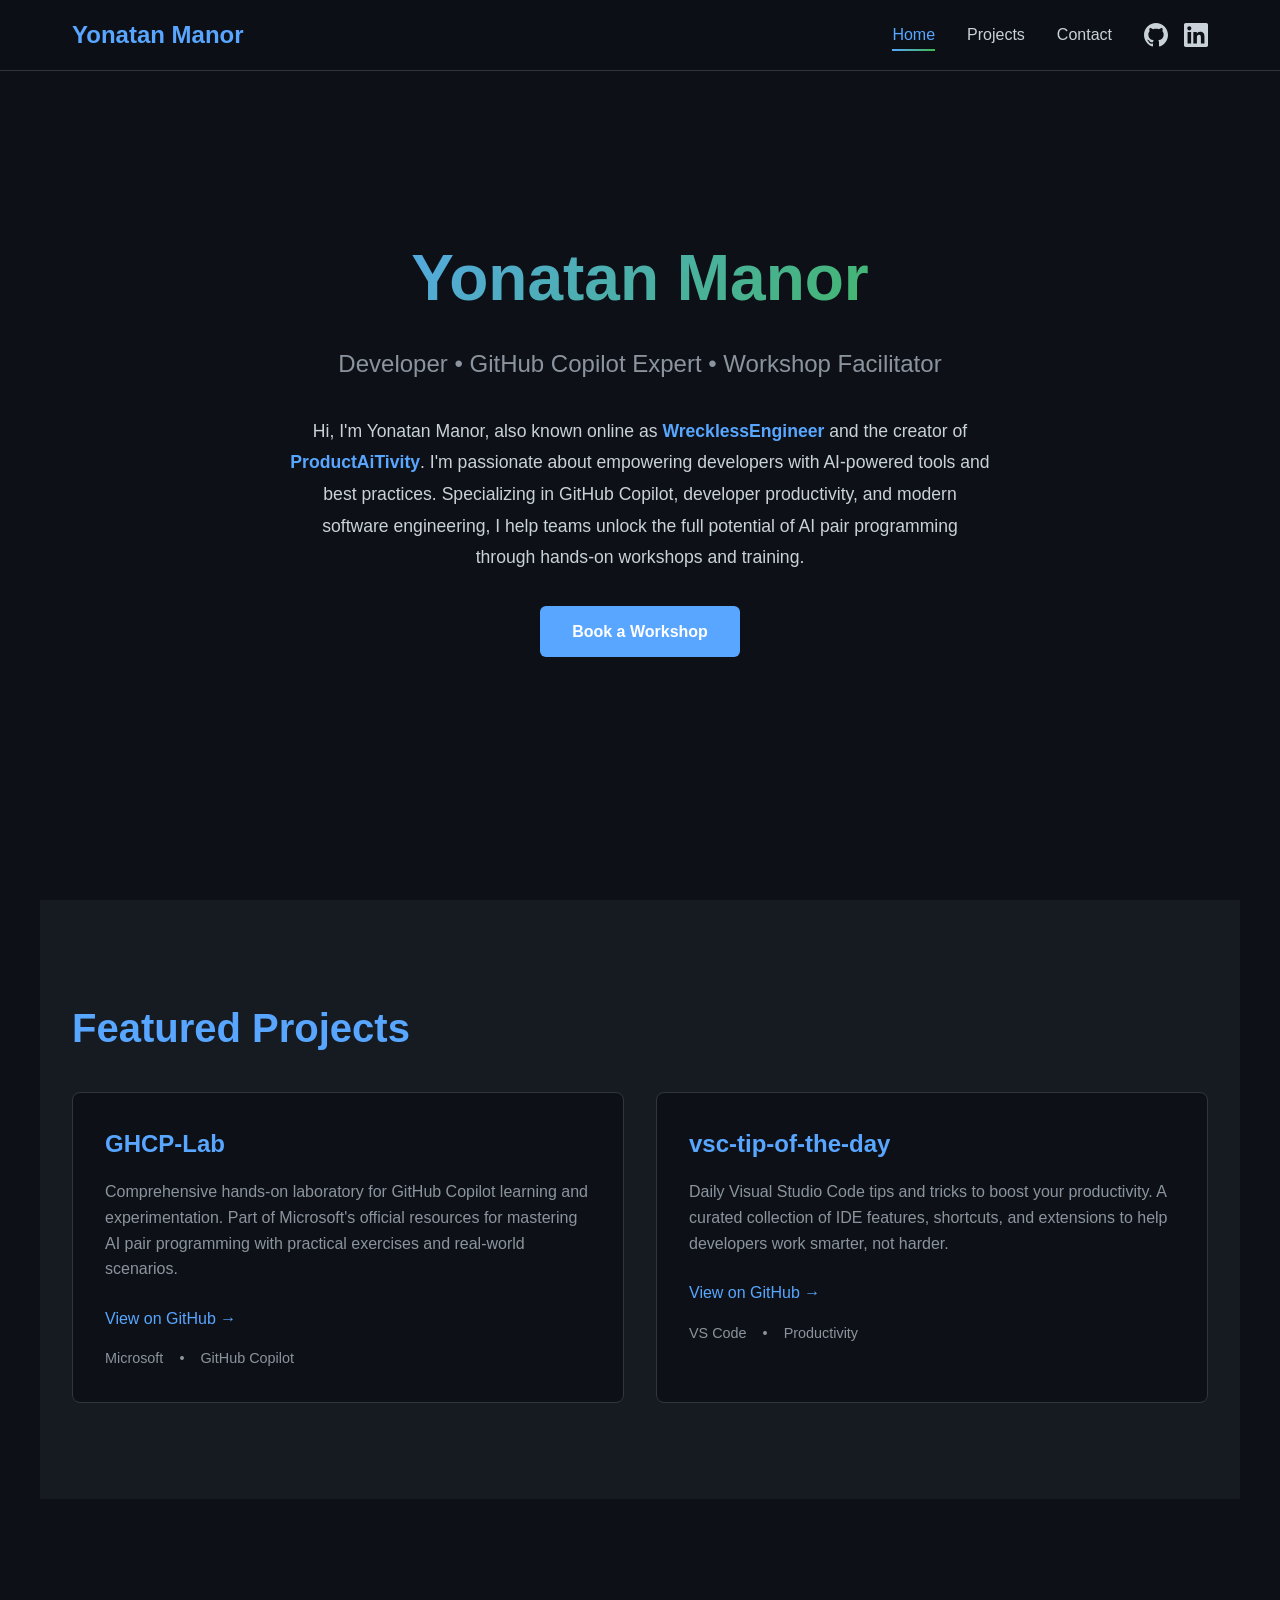
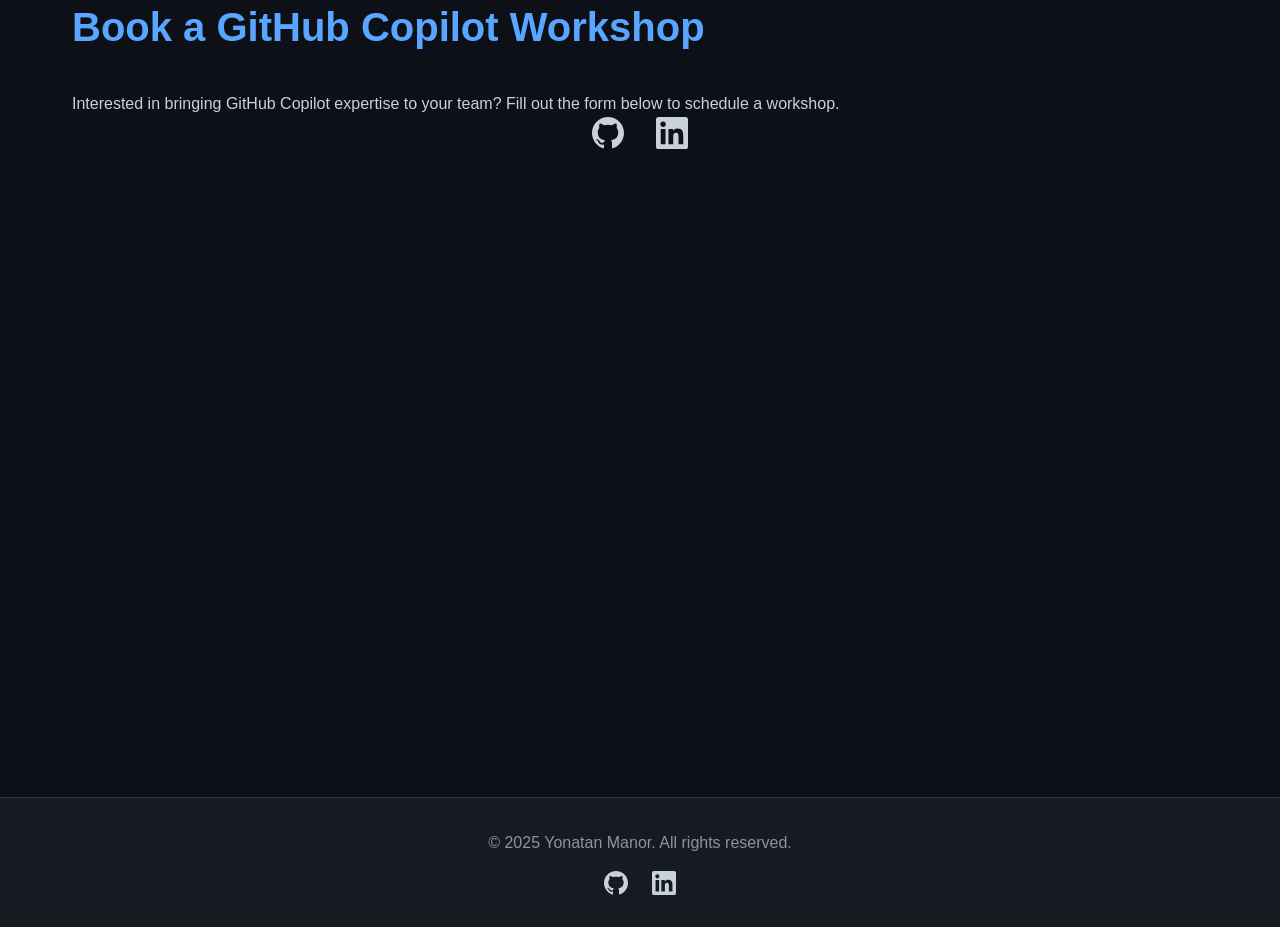
==== index.html @ 3f04912a "Update iframe to use Microsoft Forms embed with ID Co-authored-by: m-tantan <38578812+m-tantan@users" ====
<!DOCTYPE html>
<html lang="en">
<head>
    <meta charset="UTF-8">
    <meta name="viewport" content="width=device-width, initial-scale=1.0">
    <title>Yonatan Manor - Developer & GitHub Copilot Expert</title>
    <link rel="stylesheet" href="styles.css">
</head>
<body>
    <!-- Navigation -->
    <nav>
        <div class="container">
            <div class="logo">Yonatan Manor</div>
            <button class="hamburger" aria-label="Toggle navigation menu" aria-expanded="false">
                <span></span>
                <span></span>
                <span></span>
            </button>
            <div class="nav-menu">
                <ul class="nav-links">
                    <li><a href="#hero">Home</a></li>
                    <li><a href="#repositories">Projects</a></li>
                    <li><a href="#contact">Contact</a></li>
                </ul>
                <div class="nav-social-icons">
                    <a href="https://github.com/m-tantan" target="_blank" rel="noopener noreferrer" aria-label="GitHub" title="GitHub">
                        <svg width="24" height="24" viewBox="0 0 24 24" fill="currentColor">
                            <path d="M12 0c-6.626 0-12 5.373-12 12 0 5.302 3.438 9.8 8.207 11.387.599.111.793-.261.793-.577v-2.234c-3.338.726-4.033-1.416-4.033-1.416-.546-1.387-1.333-1.756-1.333-1.756-1.089-.745.083-.729.083-.729 1.205.084 1.839 1.237 1.839 1.237 1.07 1.834 2.807 1.304 3.492.997.107-.775.418-1.305.762-1.604-2.665-.305-5.467-1.334-5.467-5.931 0-1.311.469-2.381 1.236-3.221-.124-.303-.535-1.524.117-3.176 0 0 1.008-.322 3.301 1.23.957-.266 1.983-.399 3.003-.404 1.02.005 2.047.138 3.006.404 2.291-1.552 3.297-1.23 3.297-1.23.653 1.653.242 2.874.118 3.176.77.84 1.235 1.911 1.235 3.221 0 4.609-2.807 5.624-5.479 5.921.43.372.823 1.102.823 2.222v3.293c0 .319.192.694.801.576 4.765-1.589 8.199-6.086 8.199-11.386 0-6.627-5.373-12-12-12z"/>
                        </svg>
                    </a>
                    <a href="https://www.linkedin.com/in/yomanor" target="_blank" rel="noopener noreferrer" aria-label="LinkedIn" title="LinkedIn">
                        <svg width="24" height="24" viewBox="0 0 24 24" fill="currentColor">
                            <path d="M20.447 20.452h-3.554v-5.569c0-1.328-.027-3.037-1.852-3.037-1.853 0-2.136 1.445-2.136 2.939v5.667H9.351V9h3.414v1.561h.046c.477-.9 1.637-1.85 3.37-1.85 3.601 0 4.267 2.37 4.267 5.455v6.286zM5.337 7.433c-1.144 0-2.063-.926-2.063-2.065 0-1.138.92-2.063 2.063-2.063 1.14 0 2.064.925 2.064 2.063 0 1.139-.925 2.065-2.064 2.065zm1.782 13.019H3.555V9h3.564v11.452zM22.225 0H1.771C.792 0 0 .774 0 1.729v20.542C0 23.227.792 24 1.771 24h20.451C23.2 24 24 23.227 24 22.271V1.729C24 .774 23.2 0 22.222 0h.003z"/>
                        </svg>
                    </a>
                </div>
            </div>
        </div>
    </nav>

    <!-- Hero Section -->
    <section id="hero">
        <div>
            <h1>Yonatan Manor</h1>
            <p class="subtitle">Developer • GitHub Copilot Expert • Workshop Facilitator</p>
            <p class="bio">
                Hi, I'm Yonatan Manor, also known online as <strong>WrecklessEngineer</strong> and the creator of <strong>ProductAiTivity</strong>. 
                I'm passionate about empowering developers with AI-powered tools and best practices. 
                Specializing in GitHub Copilot, developer productivity, and modern software engineering, 
                I help teams unlock the full potential of AI pair programming through hands-on workshops and training.
            </p>
            <a href="#contact" class="btn">Book a Workshop</a>
        </div>
    </section>

    <!-- Repositories Section -->
    <section id="repositories">
        <h2>Featured Projects</h2>
        <div class="repo-grid">
            <div class="repo-card">
                <h3>GHCP-Lab</h3>
                <p>
                    Comprehensive hands-on laboratory for GitHub Copilot learning and experimentation. 
                    Part of Microsoft's official resources for mastering AI pair programming with practical exercises and real-world scenarios.
                </p>
                <a href="https://github.com/Microsoft/GHCP-Lab" class="repo-link" target="_blank" rel="noopener noreferrer">
                    View on GitHub →
                </a>
                <div class="repo-meta">
                    <span>Microsoft</span>
                    <span>•</span>
                    <span>GitHub Copilot</span>
                </div>
            </div>

            <div class="repo-card">
                <h3>vsc-tip-of-the-day</h3>
                <p>
                    Daily Visual Studio Code tips and tricks to boost your productivity. 
                    A curated collection of IDE features, shortcuts, and extensions to help developers work smarter, not harder.
                </p>
                <a href="https://github.com/m-tantan/vsc-tip-of-the-day" class="repo-link" target="_blank" rel="noopener noreferrer">
                    View on GitHub →
                </a>
                <div class="repo-meta">
                    <span>VS Code</span>
                    <span>•</span>
                    <span>Productivity</span>
                </div>
            </div>
        </div>
    </section>

    <!-- Contact Section -->
    <section id="contact">
        <h2>Book a GitHub Copilot Workshop</h2>
        <p class="contact-intro">
            Interested in bringing GitHub Copilot expertise to your team? Fill out the form below to schedule a workshop.
        </p>
        <div class="contact-social-icons">
            <a href="https://github.com/m-tantan" target="_blank" rel="noopener noreferrer" aria-label="GitHub" title="GitHub">
                <svg width="32" height="32" viewBox="0 0 24 24" fill="currentColor">
                    <path d="M12 0c-6.626 0-12 5.373-12 12 0 5.302 3.438 9.8 8.207 11.387.599.111.793-.261.793-.577v-2.234c-3.338.726-4.033-1.416-4.033-1.416-.546-1.387-1.333-1.756-1.333-1.756-1.089-.745.083-.729.083-.729 1.205.084 1.839 1.237 1.839 1.237 1.07 1.834 2.807 1.304 3.492.997.107-.775.418-1.305.762-1.604-2.665-.305-5.467-1.334-5.467-5.931 0-1.311.469-2.381 1.236-3.221-.124-.303-.535-1.524.117-3.176 0 0 1.008-.322 3.301 1.23.957-.266 1.983-.399 3.003-.404 1.02.005 2.047.138 3.006.404 2.291-1.552 3.297-1.23 3.297-1.23.653 1.653.242 2.874.118 3.176.77.84 1.235 1.911 1.235 3.221 0 4.609-2.807 5.624-5.479 5.921.43.372.823 1.102.823 2.222v3.293c0 .319.192.694.801.576 4.765-1.589 8.199-6.086 8.199-11.386 0-6.627-5.373-12-12-12z"/>
                </svg>
            </a>
            <a href="https://www.linkedin.com/in/yomanor" target="_blank" rel="noopener noreferrer" aria-label="LinkedIn" title="LinkedIn">
                <svg width="32" height="32" viewBox="0 0 24 24" fill="currentColor">
                    <path d="M20.447 20.452h-3.554v-5.569c0-1.328-.027-3.037-1.852-3.037-1.853 0-2.136 1.445-2.136 2.939v5.667H9.351V9h3.414v1.561h.046c.477-.9 1.637-1.85 3.37-1.85 3.601 0 4.267 2.37 4.267 5.455v6.286zM5.337 7.433c-1.144 0-2.063-.926-2.063-2.065 0-1.138.92-2.063 2.063-2.063 1.14 0 2.064.925 2.064 2.063 0 1.139-.925 2.065-2.064 2.065zm1.782 13.019H3.555V9h3.564v11.452zM22.225 0H1.771C.792 0 0 .774 0 1.729v20.542C0 23.227.792 24 1.771 24h20.451C23.2 24 24 23.227 24 22.271V1.729C24 .774 23.2 0 22.222 0h.003z"/>
                </svg>
            </a>
        </div>
        <div class="contact-form">
            <iframe width="640px" height="480px" src="https://forms.office.com/Pages/ResponsePage.aspx?id=DQSIkWdsW0yxEjajBLZtrQAAAAAAAAAAAANAAcaQphJUMDdVS1NVQjBKU1FVS0pESVRWRTlLWTBTVy4u&embed=true" frameborder="0" marginwidth="0" marginheight="0" style="border: none; max-width:100%; max-height:100vh" allowfullscreen webkitallowfullscreen mozallowfullscreen msallowfullscreen> </iframe>
        </div>
    </section>

    <!-- Footer -->
    <footer>
        <p>&copy; 2025 Yonatan Manor. All rights reserved.</p>
        <div class="footer-social-icons">
            <a href="https://github.com/m-tantan" target="_blank" rel="noopener noreferrer" aria-label="GitHub" title="GitHub">
                <svg width="24" height="24" viewBox="0 0 24 24" fill="currentColor">
                    <path d="M12 0c-6.626 0-12 5.373-12 12 0 5.302 3.438 9.8 8.207 11.387.599.111.793-.261.793-.577v-2.234c-3.338.726-4.033-1.416-4.033-1.416-.546-1.387-1.333-1.756-1.333-1.756-1.089-.745.083-.729.083-.729 1.205.084 1.839 1.237 1.839 1.237 1.07 1.834 2.807 1.304 3.492.997.107-.775.418-1.305.762-1.604-2.665-.305-5.467-1.334-5.467-5.931 0-1.311.469-2.381 1.236-3.221-.124-.303-.535-1.524.117-3.176 0 0 1.008-.322 3.301 1.23.957-.266 1.983-.399 3.003-.404 1.02.005 2.047.138 3.006.404 2.291-1.552 3.297-1.23 3.297-1.23.653 1.653.242 2.874.118 3.176.77.84 1.235 1.911 1.235 3.221 0 4.609-2.807 5.624-5.479 5.921.43.372.823 1.102.823 2.222v3.293c0 .319.192.694.801.576 4.765-1.589 8.199-6.086 8.199-11.386 0-6.627-5.373-12-12-12z"/>
                </svg>
            </a>
            <a href="https://www.linkedin.com/in/yomanor" target="_blank" rel="noopener noreferrer" aria-label="LinkedIn" title="LinkedIn">
                <svg width="24" height="24" viewBox="0 0 24 24" fill="currentColor">
                    <path d="M20.447 20.452h-3.554v-5.569c0-1.328-.027-3.037-1.852-3.037-1.853 0-2.136 1.445-2.136 2.939v5.667H9.351V9h3.414v1.561h.046c.477-.9 1.637-1.85 3.37-1.85 3.601 0 4.267 2.37 4.267 5.455v6.286zM5.337 7.433c-1.144 0-2.063-.926-2.063-2.065 0-1.138.92-2.063 2.063-2.063 1.14 0 2.064.925 2.064 2.063 0 1.139-.925 2.065-2.064 2.065zm1.782 13.019H3.555V9h3.564v11.452zM22.225 0H1.771C.792 0 0 .774 0 1.729v20.542C0 23.227.792 24 1.771 24h20.451C23.2 24 24 23.227 24 22.271V1.729C24 .774 23.2 0 22.222 0h.003z"/>
                </svg>
            </a>
        </div>
    </footer>

    <script src="script.js"></script>
</body>
</html>
---- styles.css ----
* {
    margin: 0;
    padding: 0;
    box-sizing: border-box;
}

:root {
    --primary-color: #0366d6;
    --secondary-color: #24292e;
    --background-dark: #0d1117;
    --background-light: #161b22;
    --text-primary: #c9d1d9;
    --text-secondary: #8b949e;
    --accent-color: #58a6ff;
    --border-color: #30363d;
    --success-color: #3fb950;
}

html {
    scroll-behavior: smooth;
}

body {
    font-family: -apple-system, BlinkMacSystemFont, "Segoe UI", Roboto, "Helvetica Neue", Arial, sans-serif;
    line-height: 1.6;
    background-color: var(--background-dark);
    color: var(--text-primary);
}

/* Navigation */
nav {
    position: fixed;
    top: 0;
    width: 100%;
    background-color: rgba(13, 17, 23, 0.95);
    backdrop-filter: blur(10px);
    border-bottom: 1px solid var(--border-color);
    z-index: 1000;
    padding: 1rem 0;
}

nav .container {
    max-width: 1200px;
    margin: 0 auto;
    padding: 0 2rem;
    display: flex;
    justify-content: space-between;
    align-items: center;
}

nav .logo {
    font-size: 1.5rem;
    font-weight: bold;
    color: var(--accent-color);
    z-index: 1001;
}

/* Hamburger Menu Button */
.hamburger {
    display: none;
    flex-direction: column;
    gap: 5px;
    background: none;
    border: none;
    cursor: pointer;
    padding: 5px;
    z-index: 1001;
    transition: transform 0.3s ease;
}

.hamburger span {
    width: 25px;
    height: 3px;
    background-color: var(--text-primary);
    border-radius: 3px;
    transition: all 0.3s ease;
}

.hamburger:hover span {
    background-color: var(--accent-color);
}

.hamburger.active span:nth-child(1) {
    transform: translateY(8px) rotate(45deg);
}

.hamburger.active span:nth-child(2) {
    opacity: 0;
}

.hamburger.active span:nth-child(3) {
    transform: translateY(-8px) rotate(-45deg);
}

/* Navigation Menu */
.nav-menu {
    display: flex;
    align-items: center;
    gap: 2rem;
}

.nav-links {
    list-style: none;
    display: flex;
    gap: 2rem;
    margin: 0;
}

.nav-links a {
    color: var(--text-primary);
    text-decoration: none;
    transition: color 0.3s ease;
    font-weight: 500;
    position: relative;
    padding: 0.5rem 0;
}

.nav-links a::after {
    content: '';
    position: absolute;
    bottom: 0;
    left: 0;
    width: 0;
    height: 2px;
    background: linear-gradient(90deg, var(--accent-color), var(--success-color));
    transition: width 0.3s ease;
}

.nav-links a:hover {
    color: var(--accent-color);
}

.nav-links a:hover::after {
    width: 100%;
}

/* Active state for current section */
.nav-links a.active {
    color: var(--accent-color);
}

.nav-links a.active::after {
    width: 100%;
}

/* Social Icons - Base Styles */
.social-icons a,
.contact-social-icons a,
.footer-social-icons a,
.nav-social-icons a {
    display: flex;
    align-items: center;
    color: var(--text-primary);
    transition: color 0.3s, transform 0.2s;
}

.social-icons a:hover,
.contact-social-icons a:hover,
.footer-social-icons a:hover,
.nav-social-icons a:hover {
    color: var(--accent-color);
    transform: translateY(-2px);
}

/* Social Icons in Navigation */
.nav-social-icons {
    display: flex;
    gap: 1rem;
    align-items: center;
}

/* Sections */
section {
    padding: 6rem 2rem;
    max-width: 1200px;
    margin: 0 auto;
    scroll-margin-top: 80px;
}

section h2 {
    font-size: 2.5rem;
    margin-bottom: 2rem;
    color: var(--accent-color);
}

/* Hero Section */
#hero {
    min-height: 100vh;
    display: flex;
    align-items: center;
    justify-content: center;
    text-align: center;
    padding-top: 80px;
}

#hero h1 {
    font-size: 4rem;
    margin-bottom: 1rem;
    background: linear-gradient(135deg, var(--accent-color), var(--success-color));
    -webkit-background-clip: text;
    -webkit-text-fill-color: transparent;
    background-clip: text;
}

#hero .subtitle {
    font-size: 1.5rem;
    color: var(--text-secondary);
    margin-bottom: 2rem;
}

#hero .bio {
    max-width: 700px;
    margin: 0 auto 2rem;
    font-size: 1.1rem;
    line-height: 1.8;
}

#hero .bio strong {
    color: var(--accent-color);
    font-weight: 600;
}

.btn {
    display: inline-block;
    padding: 0.8rem 2rem;
    background-color: var(--accent-color);
    color: white;
    text-decoration: none;
    border-radius: 6px;
    font-weight: 600;
    transition: background-color 0.3s, transform 0.2s;
    border: none;
    cursor: pointer;
    font-size: 1rem;
}

.btn:hover {
    background-color: #1f6feb;
    transform: translateY(-2px);
}

/* Repositories Section */
#repositories {
    background-color: var(--background-light);
}

.repo-grid {
    display: grid;
    grid-template-columns: repeat(auto-fit, minmax(300px, 1fr));
    gap: 2rem;
    margin-top: 2rem;
}

.repo-card {
    background-color: var(--background-dark);
    border: 1px solid var(--border-color);
    border-radius: 8px;
    padding: 2rem;
    transition: transform 0.3s, border-color 0.3s;
}

.repo-card:hover {
    transform: translateY(-5px);
    border-color: var(--accent-color);
}

.repo-card h3 {
    color: var(--accent-color);
    margin-bottom: 1rem;
    font-size: 1.5rem;
}

.repo-card p {
    color: var(--text-secondary);
    margin-bottom: 1.5rem;
}

.repo-card .repo-link {
    color: var(--accent-color);
    text-decoration: none;
    display: inline-flex;
    align-items: center;
    gap: 0.5rem;
}

.repo-card .repo-link:hover {
    text-decoration: underline;
}

.repo-meta {
    display: flex;
    gap: 1rem;
    margin-top: 1rem;
    font-size: 0.9rem;
    color: var(--text-secondary);
}

/* Contact Section */
#contact {
    background-color: var(--background-dark);
}

.contact-social-icons {
    display: flex;
    justify-content: center;
    gap: 2rem;
    margin-bottom: 2rem;
}

/* .contact-social-icons a:hover {
    transform: translateY(-3px);
} */

.contact-form {
    max-width: 600px;
    margin: 2rem auto;
}

.form-group {
    margin-bottom: 1.5rem;
}

.form-group label {
    display: block;
    margin-bottom: 0.5rem;
    color: var(--text-primary);
    font-weight: 500;
}

.form-group input,
.form-group textarea,
.form-group select {
    width: 100%;
    padding: 0.8rem;
    background-color: var(--background-light);
    border: 1px solid var(--border-color);
    border-radius: 6px;
    color: var(--text-primary);
    font-family: inherit;
    font-size: 1rem;
}

.form-group input:focus,
.form-group textarea:focus,
.form-group select:focus {
    outline: none;
    border-color: var(--accent-color);
}

.form-group textarea {
    min-height: 150px;
    resize: vertical;
}

/* Footer */
footer {
    background-color: var(--background-light);
    padding: 2rem;
    text-align: center;
    color: var(--text-secondary);
    border-top: 1px solid var(--border-color);
}

.footer-social-icons {
    display: flex;
    justify-content: center;
    gap: 1.5rem;
    margin-top: 1rem;
}

footer a {
    color: var(--accent-color);
    text-decoration: none;
}

footer a:hover {
    text-decoration: underline;
}

/* Responsive Design */
@media (max-width: 768px) {
    /* Show hamburger menu */
    .hamburger {
        display: flex;
    }

    /* Hide navigation menu by default on mobile */
    .nav-menu {
        position: fixed;
        top: 0;
        right: -100%;
        height: 100vh;
        width: 280px;
        background-color: var(--background-dark);
        border-left: 1px solid var(--border-color);
        flex-direction: column;
        justify-content: flex-start;
        padding: 5rem 2rem 2rem;
        gap: 3rem;
        transition: right 0.4s cubic-bezier(0.68, -0.55, 0.265, 1.55);
        box-shadow: -5px 0 15px rgba(0, 0, 0, 0.3);
    }

    /* Show menu when active */
    .nav-menu.active {
        right: 0;
    }

    /* Stack navigation links vertically */
    .nav-links {
        flex-direction: column;
        gap: 1.5rem;
        width: 100%;
    }

    .nav-links li {
        width: 100%;
    }

    .nav-links a {
        display: block;
        padding: 1rem;
        font-size: 1.2rem;
        border-radius: 8px;
        background: linear-gradient(90deg, transparent, transparent);
        transition: all 0.3s ease;
    }

    .nav-links a:hover,
    .nav-links a.active {
        background: linear-gradient(90deg, var(--accent-color) 0%, transparent 100%);
        padding-left: 1.5rem;
        box-shadow: 0 0 20px rgba(88, 166, 255, 0.2);
    }

    .nav-links a::after {
        display: none;
    }

    /* Position social icons at bottom of mobile menu */
    .nav-social-icons {
        gap: 1.5rem;
        margin-top: auto;
        padding-top: 2rem;
        border-top: 1px solid var(--border-color);
        justify-content: center;
    }

    .nav-social-icons svg {
        width: 28px;
        height: 28px;
    }

    section {
        padding: 4rem 1.5rem;
        scroll-margin-top: 100px;
    }

    #hero {
        padding-top: 120px;
    }

    #hero h1 {
        font-size: 2.5rem;
    }

    #hero .subtitle {
        font-size: 1.2rem;
    }

    section h2 {
        font-size: 2rem;
    }

    .repo-grid {
        grid-template-columns: 1fr;
    }

    .contact-social-icons {
        gap: 1.5rem;
    }

    .footer-social-icons {
        gap: 1rem;
    }
}
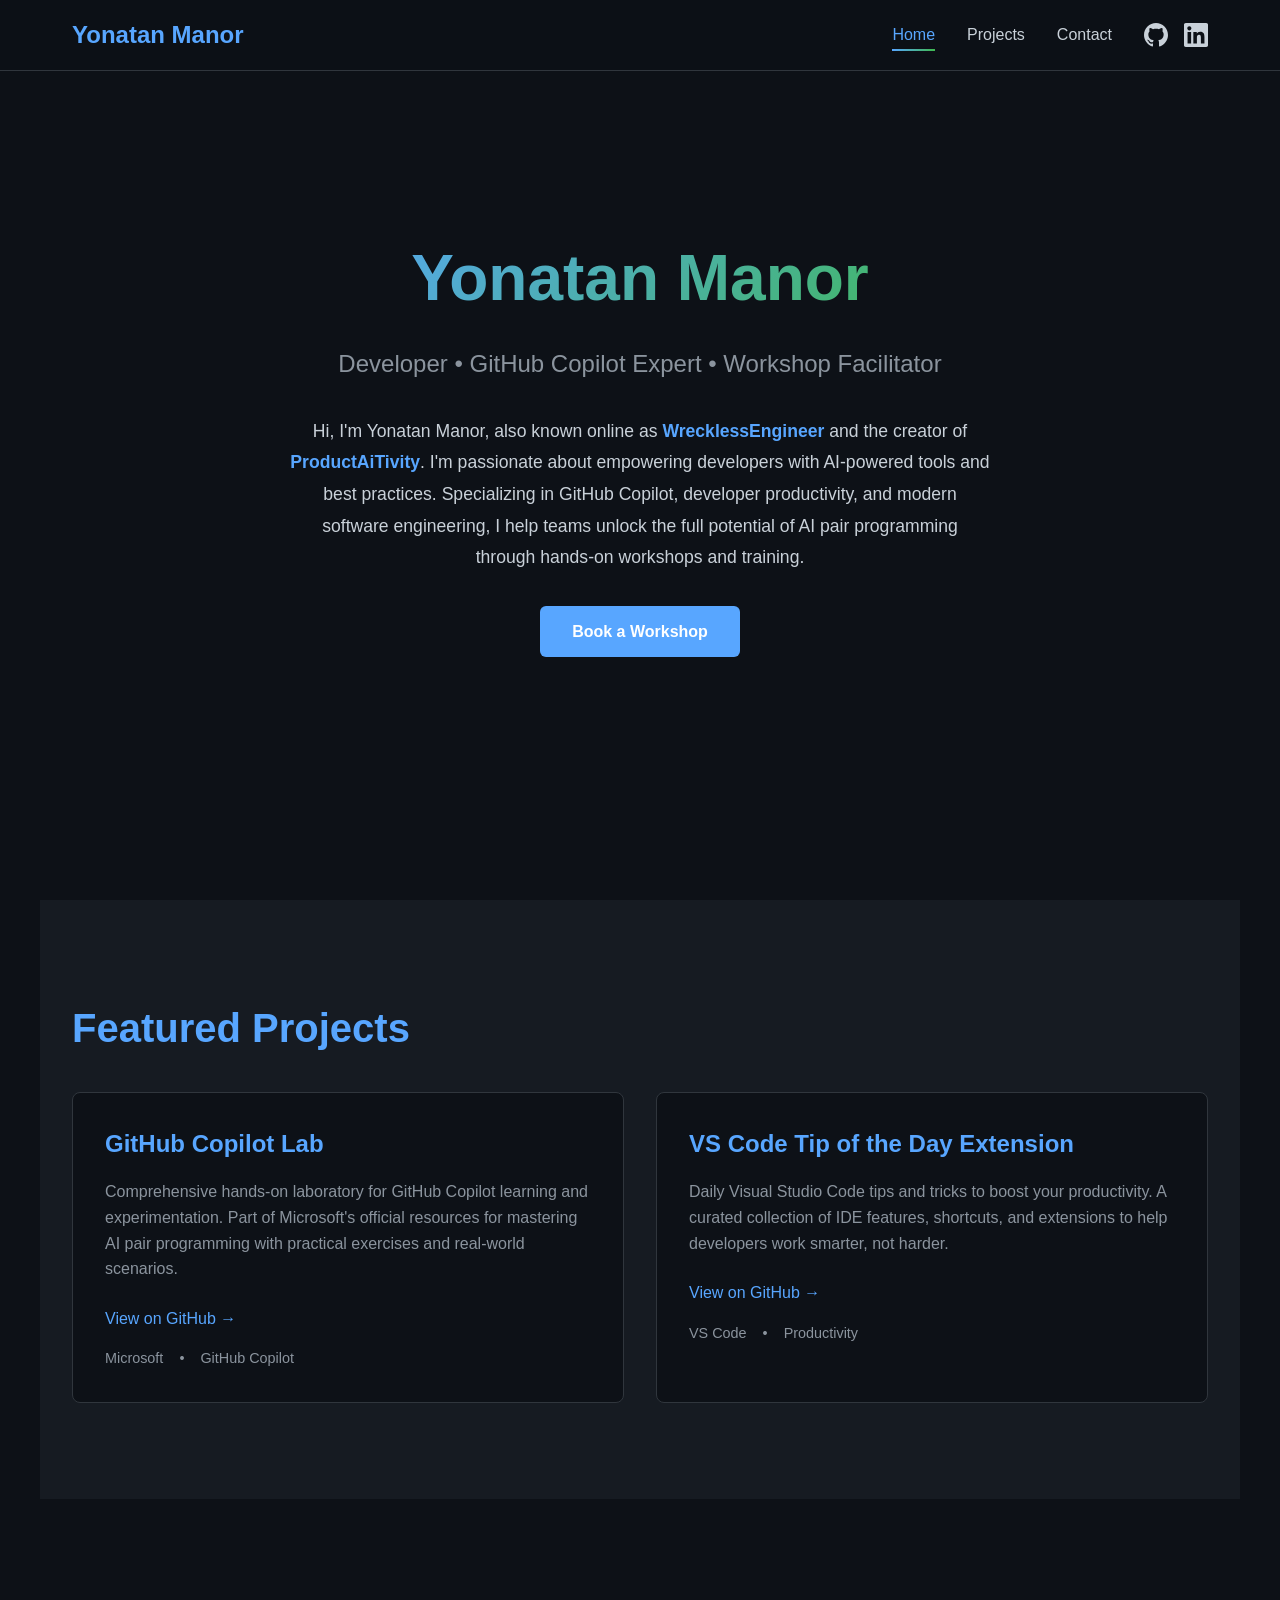
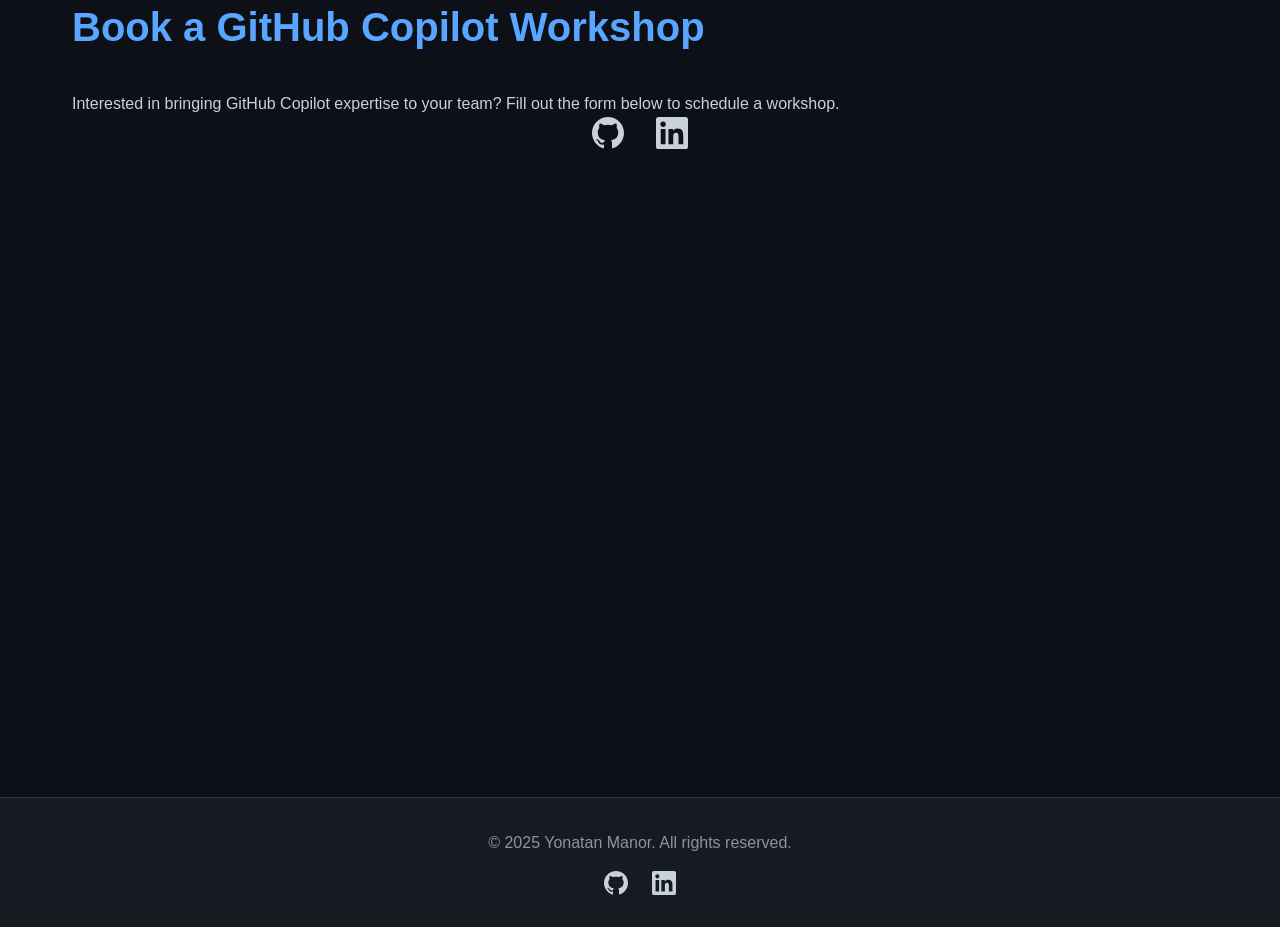
==== commit d6d69329: "Merge pull request #13 from m-tantan/copilot/replace-form-with-embedded-iframe Replace HTML contact " ====
--- a/index.html
+++ b/index.html
@@ -58,7 +58,7 @@
         <h2>Featured Projects</h2>
         <div class="repo-grid">
             <div class="repo-card">
-                <h3>GHCP-Lab</h3>
+                <h3>GitHub Copilot Lab</h3>
                 <p>
                     Comprehensive hands-on laboratory for GitHub Copilot learning and experimentation. 
                     Part of Microsoft's official resources for mastering AI pair programming with practical exercises and real-world scenarios.
@@ -74,7 +74,7 @@
             </div>
 
             <div class="repo-card">
-                <h3>vsc-tip-of-the-day</h3>
+                <h3>VS Code Tip of the Day Extension</h3>
                 <p>
                     Daily Visual Studio Code tips and tricks to boost your productivity. 
                     A curated collection of IDE features, shortcuts, and extensions to help developers work smarter, not harder.
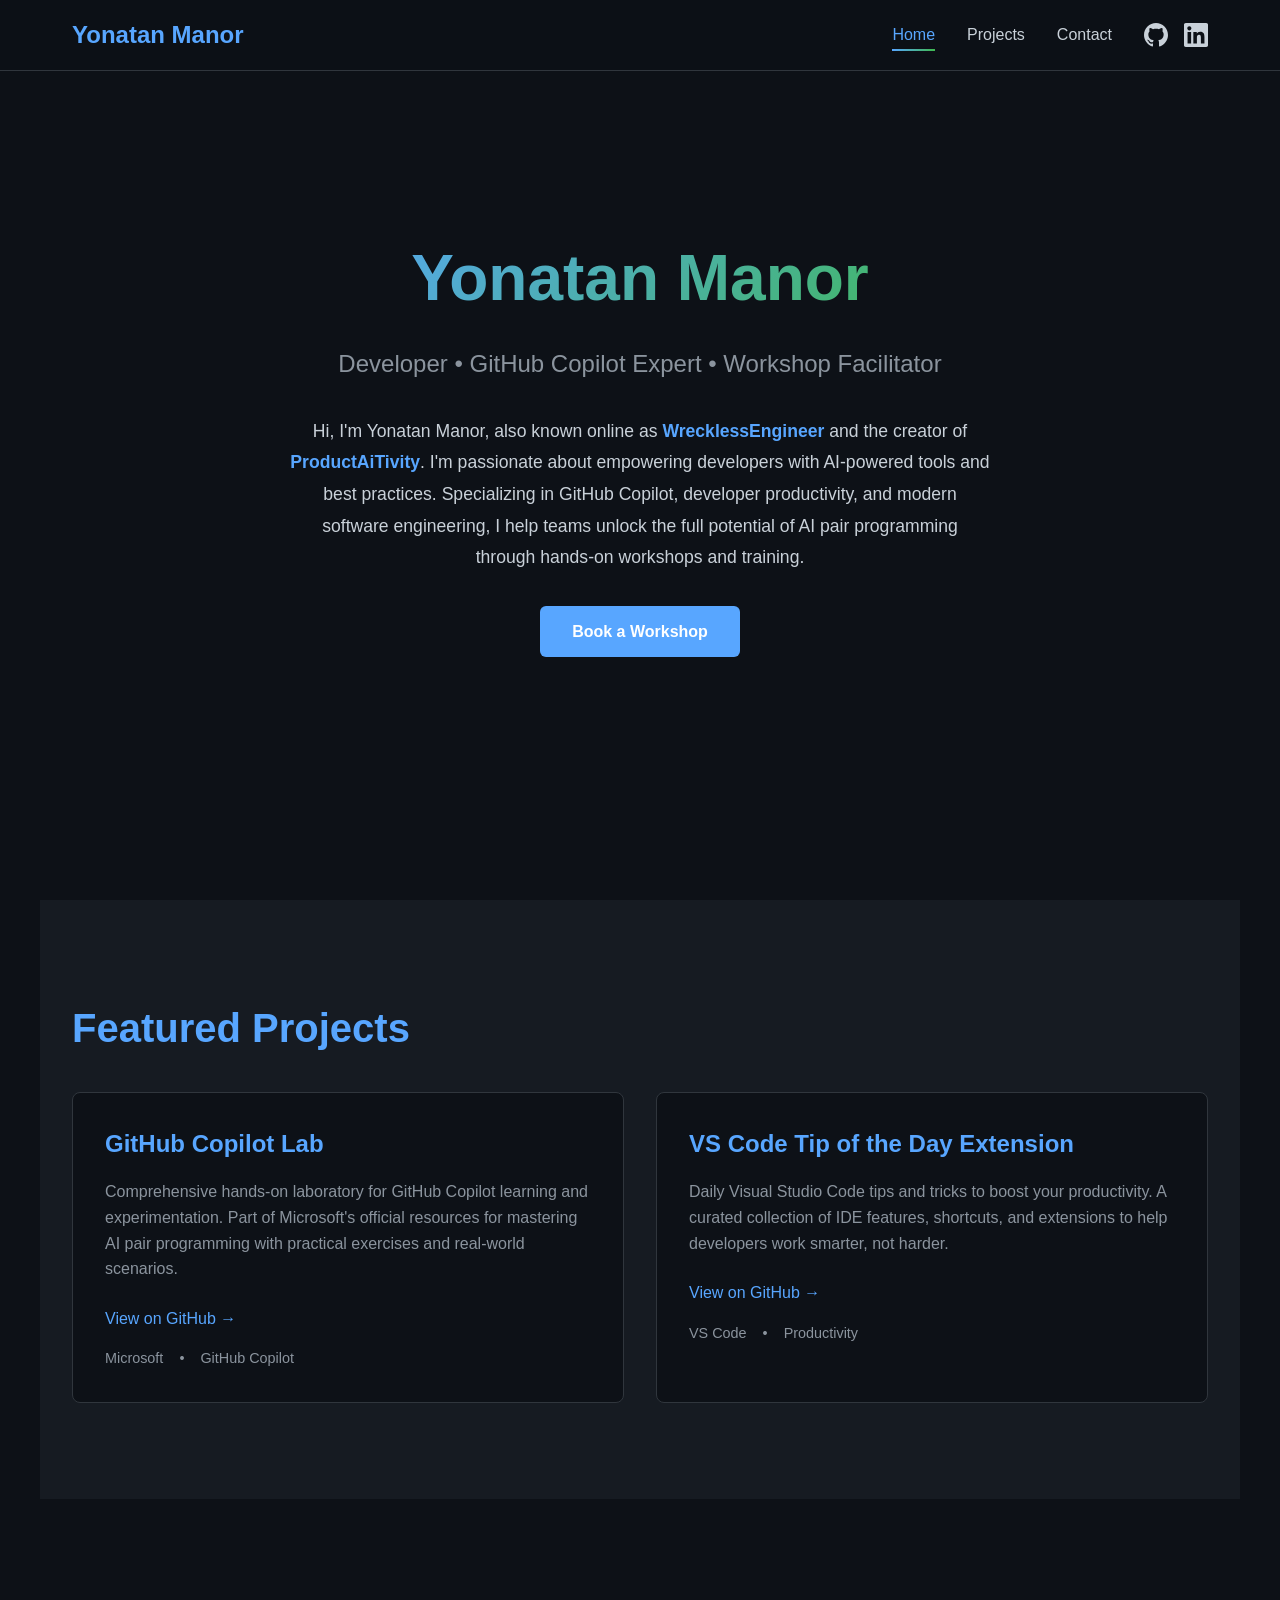
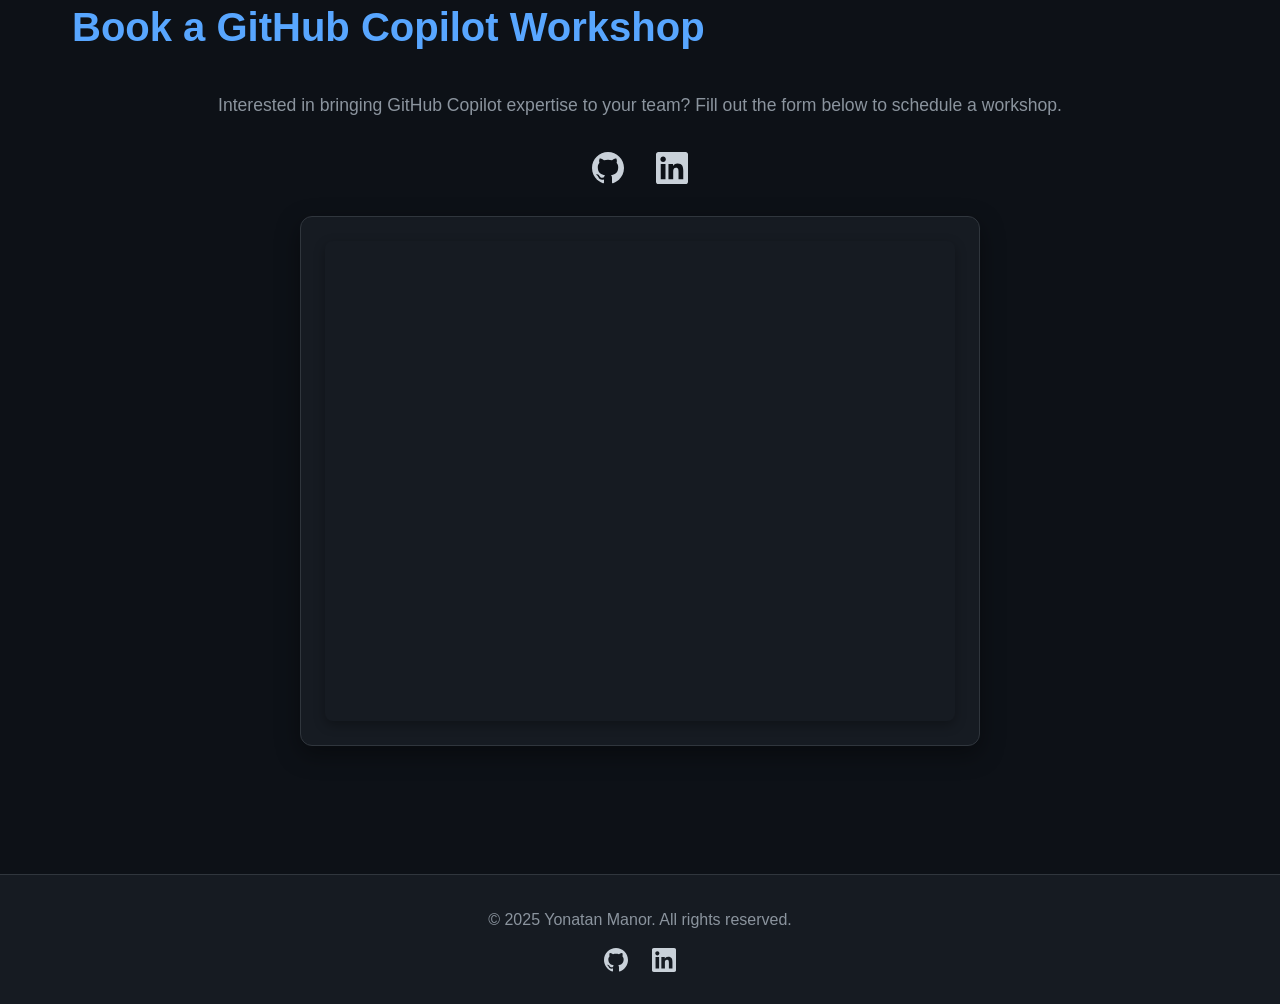
==== commit c99bf2b2: "Add CSS styling to modernize iframe form container Co-authored-by: m-tantan <38578812+m-tantan@users" ====
--- a/index.html
+++ b/index.html
@@ -110,7 +110,7 @@
             </a>
         </div>
         <div class="contact-form">
-            <iframe width="640px" height="480px" src="https://forms.office.com/Pages/ResponsePage.aspx?id=DQSIkWdsW0yxEjajBLZtrQAAAAAAAAAAAANAAcaQphJUMDdVS1NVQjBKU1FVS0pESVRWRTlLWTBTVy4u&embed=true" frameborder="0" marginwidth="0" marginheight="0" style="border: none; max-width:100%; max-height:100vh" allowfullscreen webkitallowfullscreen mozallowfullscreen msallowfullscreen> </iframe>
+            <iframe width="640px" height="480px" src="https://forms.office.com/Pages/ResponsePage.aspx?id=DQSIkWdsW0yxEjajBLZtrQAAAAAAAAAAAANAAcaQphJUMDdVS1NVQjBKU1FVS0pESVRWRTlLWTBTVy4u&embed=true" frameborder="0" marginwidth="0" marginheight="0" style="border: none; max-width:100%; max-height:100vh;" allowfullscreen webkitallowfullscreen mozallowfullscreen msallowfullscreen> </iframe>
         </div>
     </section>
 
--- a/styles.css
+++ b/styles.css
@@ -300,6 +300,13 @@
     background-color: var(--background-dark);
 }
 
+.contact-intro {
+    text-align: center;
+    font-size: 1.1rem;
+    color: var(--text-secondary);
+    margin-bottom: 2rem;
+}
+
 .contact-social-icons {
     display: flex;
     justify-content: center;
@@ -312,8 +319,20 @@
 } */
 
 .contact-form {
-    max-width: 600px;
+    max-width: 680px;
     margin: 2rem auto;
+    background-color: var(--background-light);
+    border: 1px solid var(--border-color);
+    border-radius: 12px;
+    padding: 1.5rem;
+    box-shadow: 0 8px 24px rgba(0, 0, 0, 0.4);
+}
+
+.contact-form iframe {
+    border-radius: 8px;
+    display: block;
+    margin: 0 auto;
+    box-shadow: 0 4px 12px rgba(0, 0, 0, 0.3);
 }
 
 .form-group {
@@ -480,6 +499,16 @@
         gap: 1.5rem;
     }
 
+    .contact-form {
+        padding: 1rem;
+        margin: 1rem;
+    }
+
+    .contact-form iframe {
+        width: 100%;
+        height: 600px;
+    }
+
     .footer-social-icons {
         gap: 1rem;
     }
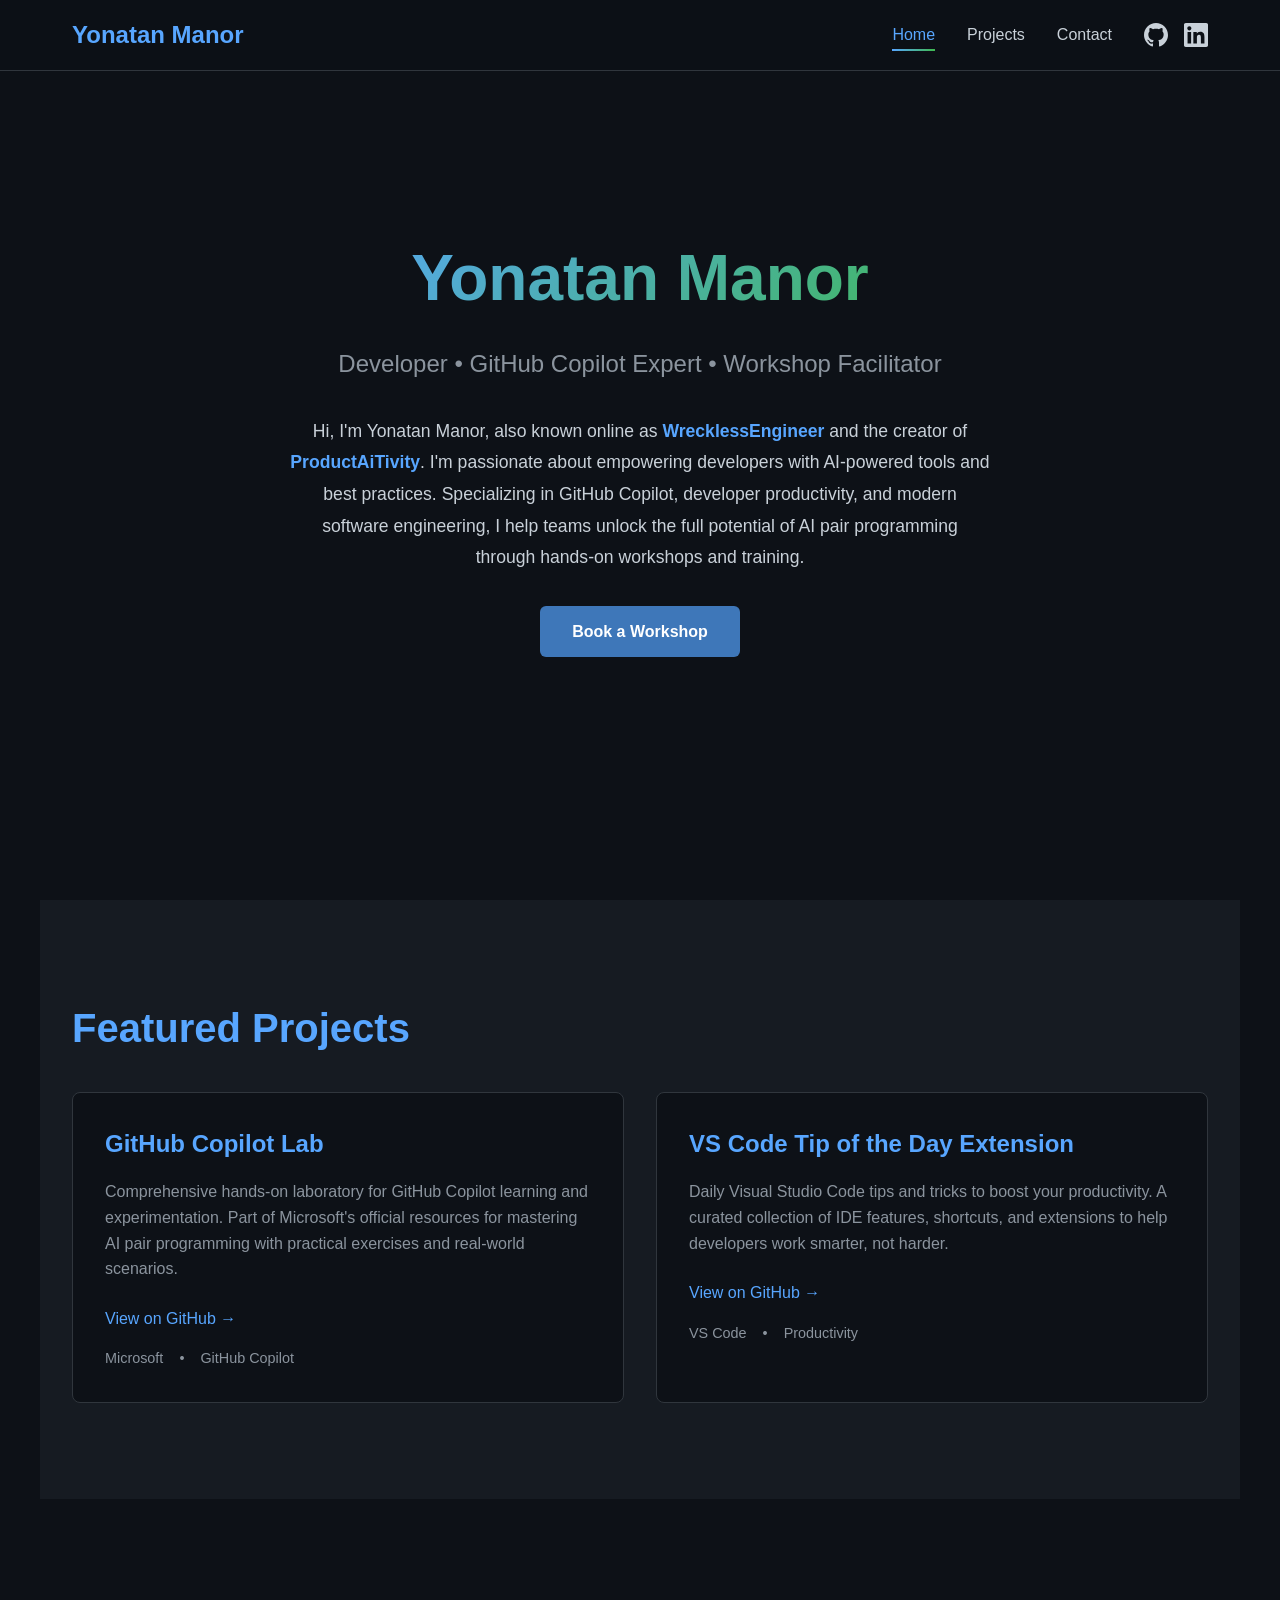
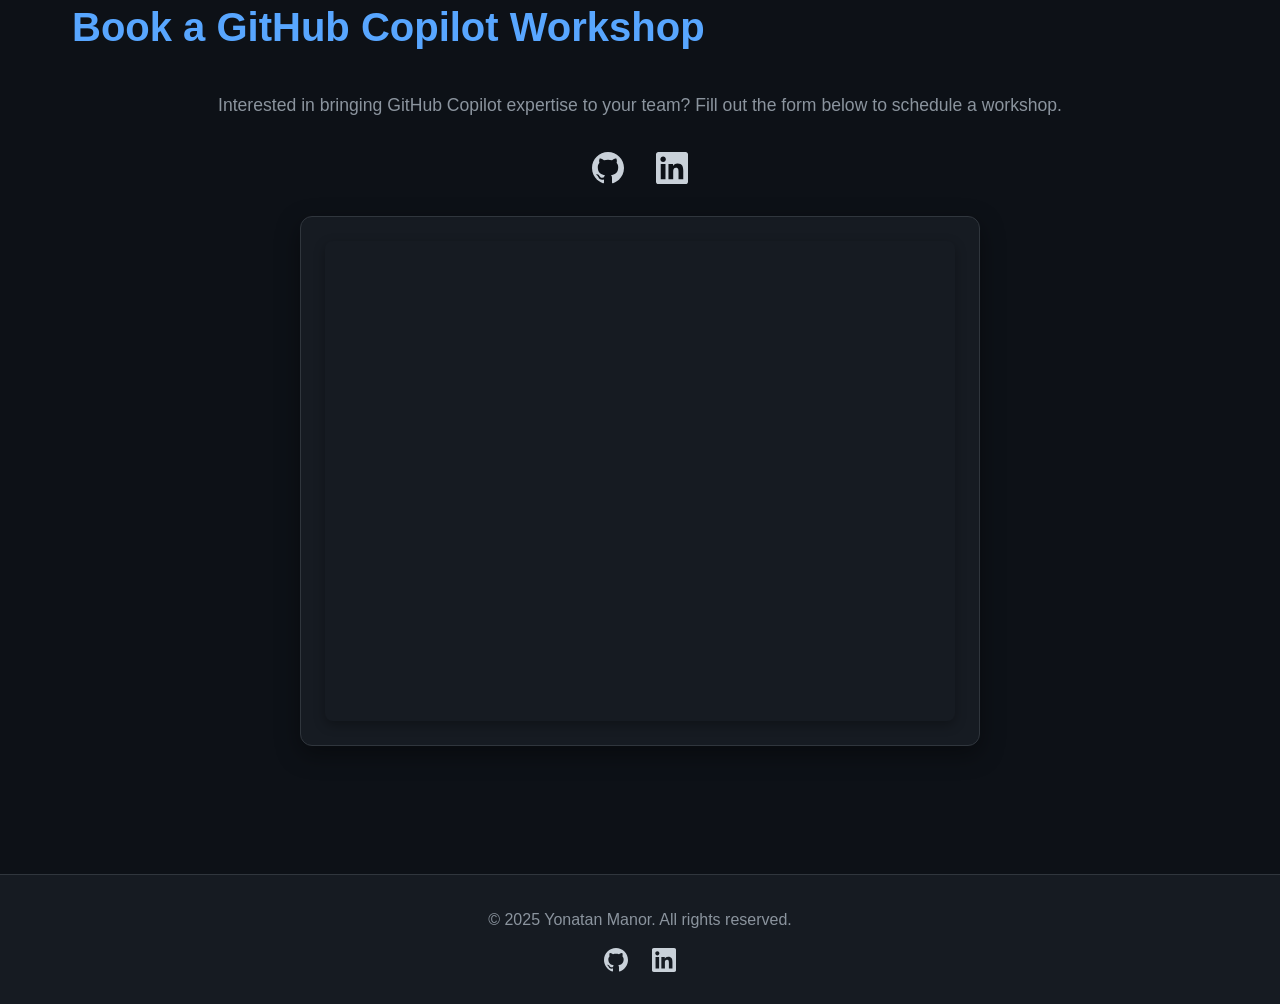
==== commit 1890a56d: "Update iframe title for accessibility and change button background color" ====
--- a/index.html
+++ b/index.html
@@ -4,6 +4,7 @@
     <meta charset="UTF-8">
     <meta name="viewport" content="width=device-width, initial-scale=1.0">
     <title>Yonatan Manor - Developer & GitHub Copilot Expert</title>
+    <link rel="icon" type="image/svg+xml" href="favicon.svg">
     <link rel="stylesheet" href="styles.css">
 </head>
 <body>
@@ -110,7 +111,10 @@
             </a>
         </div>
         <div class="contact-form">
-            <iframe width="640px" height="480px" src="https://forms.office.com/Pages/ResponsePage.aspx?id=DQSIkWdsW0yxEjajBLZtrQAAAAAAAAAAAANAAcaQphJUMDdVS1NVQjBKU1FVS0pESVRWRTlLWTBTVy4u&embed=true" frameborder="0" marginwidth="0" marginheight="0" style="border: none; max-width:100%; max-height:100vh;" allowfullscreen webkitallowfullscreen mozallowfullscreen msallowfullscreen> </iframe>
+            <iframe width="640px" height="480px"
+                src="https://forms.office.com/Pages/ResponsePage.aspx?id=DQSIkWdsW0yxEjajBLZtrQAAAAAAAAAAAANAAcaQphJUMDdVS1NVQjBKU1FVS0pESVRWRTlLWTBTVy4u&embed=true"
+                title="Book a GitHub Copilot Workshop" style="border: none; max-width:100%; max-height:100vh;" allowfullscreen>
+            </iframe>
         </div>
     </section>
 
--- a/styles.css
+++ b/styles.css
@@ -223,7 +223,7 @@
 .btn {
     display: inline-block;
     padding: 0.8rem 2rem;
-    background-color: var(--accent-color);
+    background-color: #3e77b9;
     color: white;
     text-decoration: none;
     border-radius: 6px;
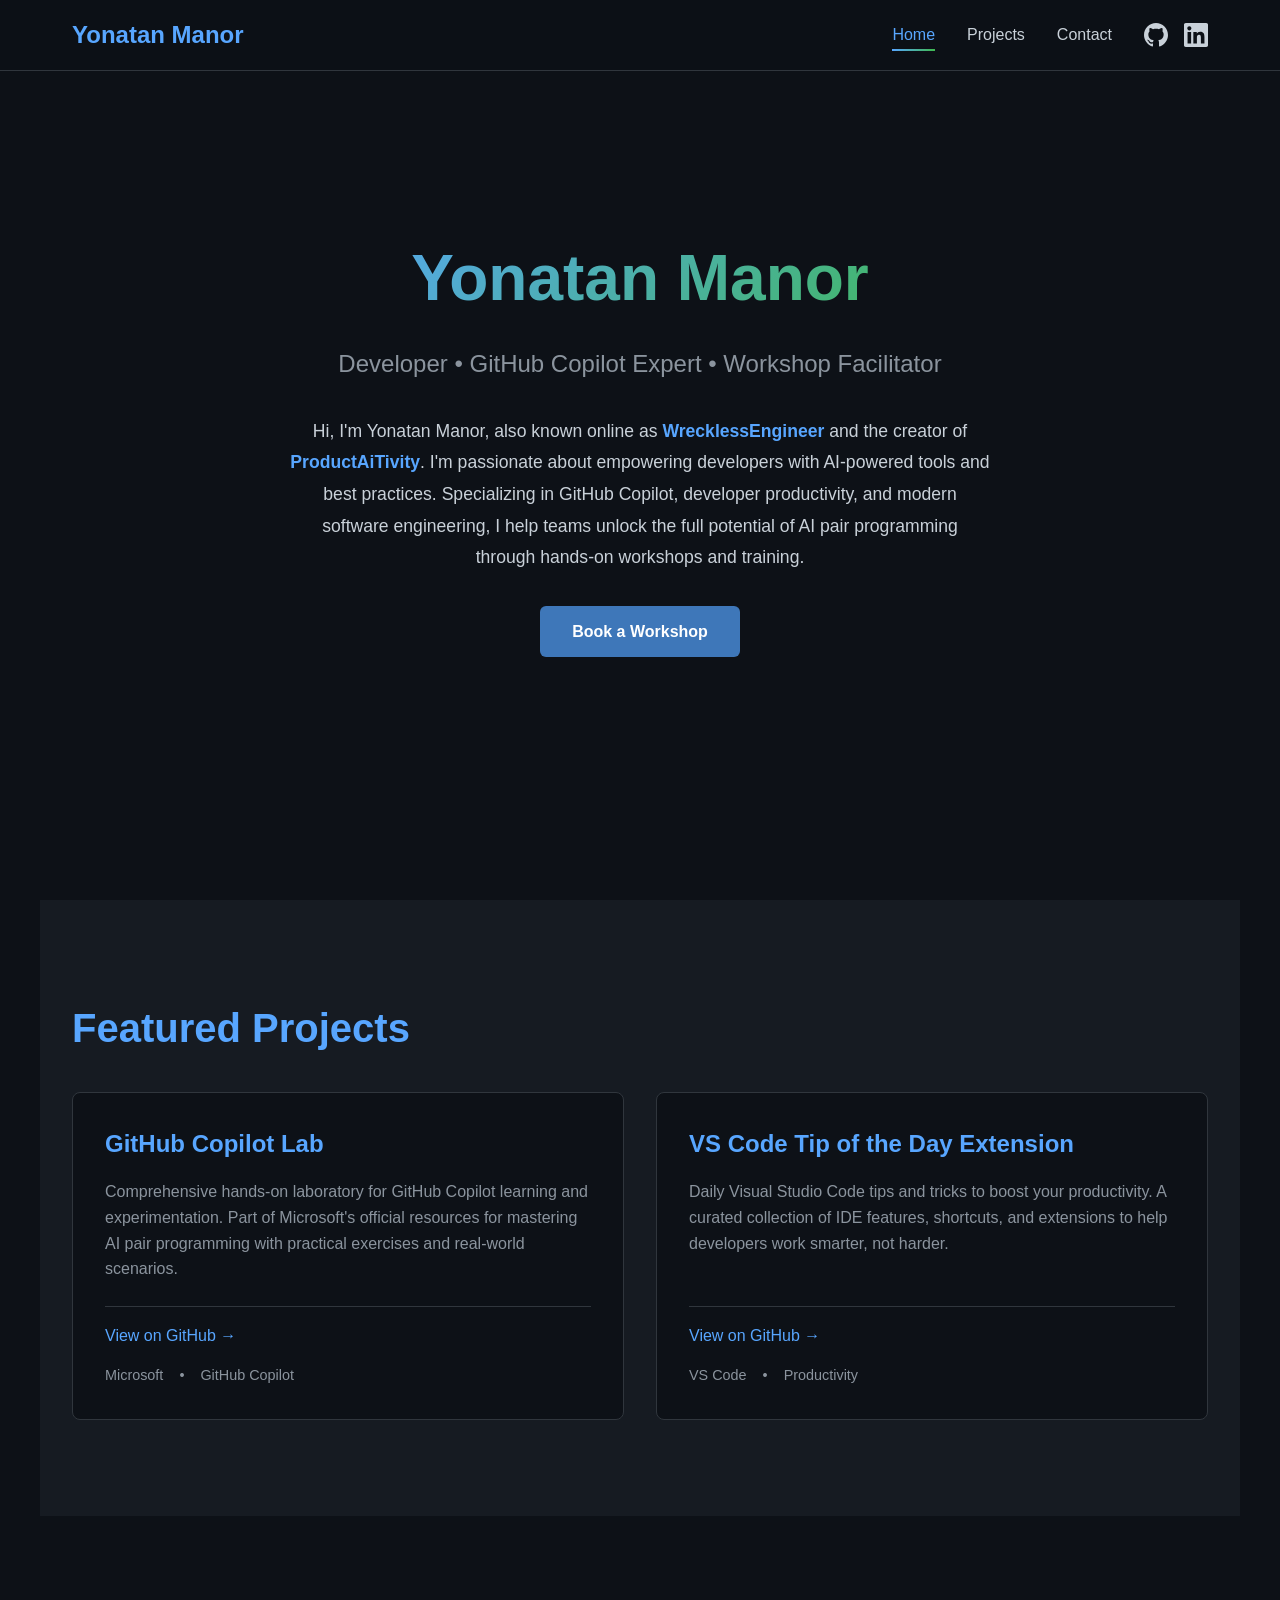
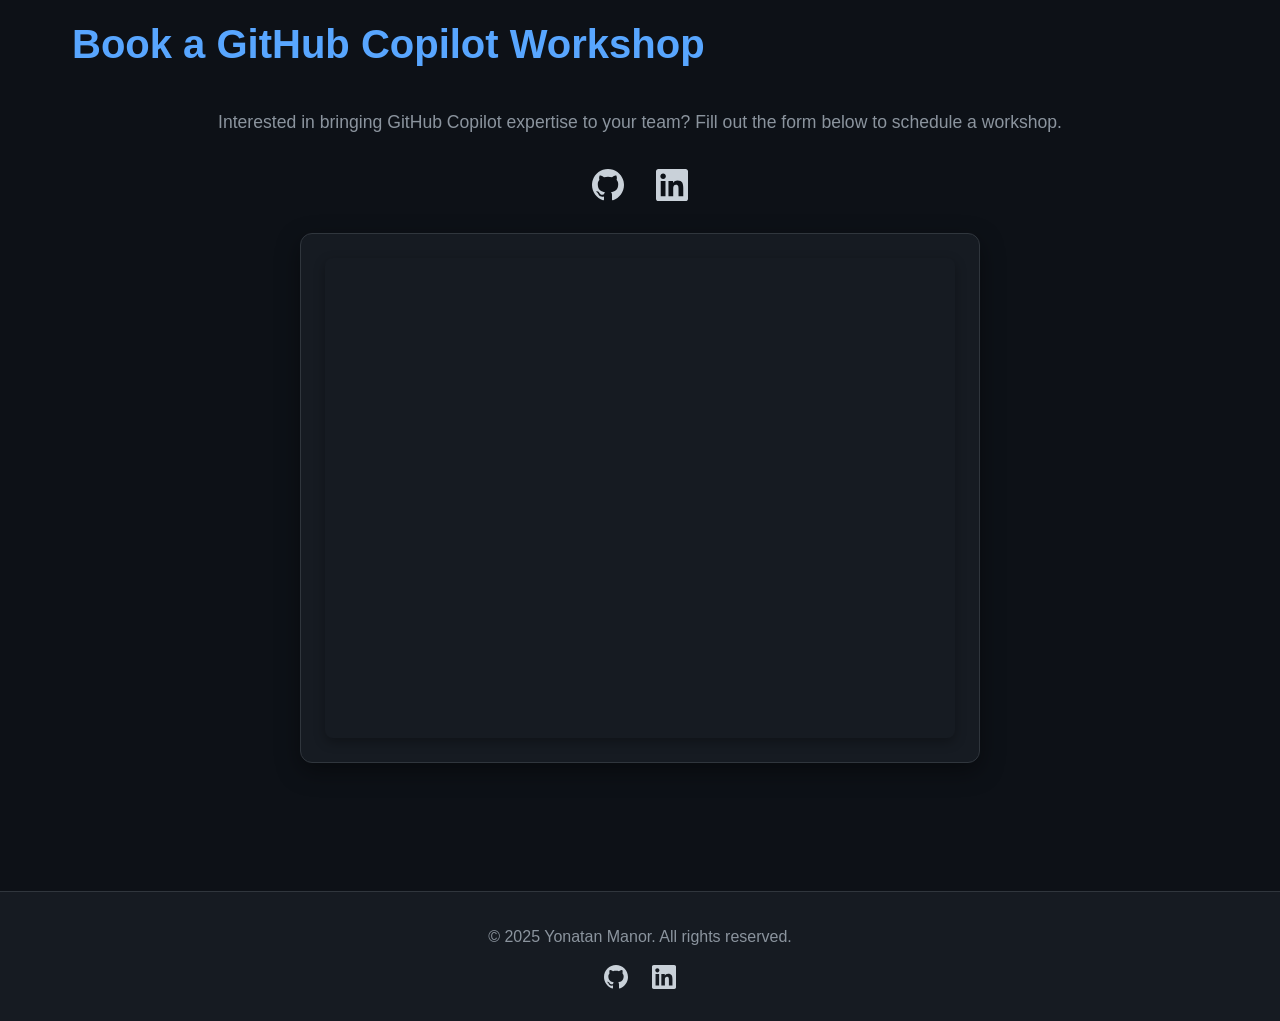
==== commit dd201384: "Refactor repository card layout for improved structure and styling" ====
--- a/index.html
+++ b/index.html
@@ -59,34 +59,43 @@
         <h2>Featured Projects</h2>
         <div class="repo-grid">
             <div class="repo-card">
-                <h3>GitHub Copilot Lab</h3>
-                <p>
-                    Comprehensive hands-on laboratory for GitHub Copilot learning and experimentation. 
-                    Part of Microsoft's official resources for mastering AI pair programming with practical exercises and real-world scenarios.
-                </p>
-                <a href="https://github.com/Microsoft/GHCP-Lab" class="repo-link" target="_blank" rel="noopener noreferrer">
-                    View on GitHub →
-                </a>
-                <div class="repo-meta">
-                    <span>Microsoft</span>
-                    <span>•</span>
-                    <span>GitHub Copilot</span>
+                <div class="repo-card-content">
+                    <h3>GitHub Copilot Lab</h3>
+                    <p>
+                        Comprehensive hands-on laboratory for GitHub Copilot learning and experimentation.
+                        Part of Microsoft's official resources for mastering AI pair programming with practical exercises and real-world
+                        scenarios.
+                    </p>
                 </div>
+                <div class="repo-card-footer">
+                    <a href="https://github.com/Microsoft/GHCP-Lab" class="repo-link" target="_blank" rel="noopener noreferrer">
+                        View on GitHub →
+                    </a>
+                    <div class="repo-meta">
+                        <span>Microsoft</span>
+                        <span>•</span>
+                        <span>GitHub Copilot</span>
+                    </div>
+                    </div>
             </div>
 
             <div class="repo-card">
-                <h3>VS Code Tip of the Day Extension</h3>
-                <p>
-                    Daily Visual Studio Code tips and tricks to boost your productivity. 
-                    A curated collection of IDE features, shortcuts, and extensions to help developers work smarter, not harder.
-                </p>
-                <a href="https://github.com/m-tantan/vsc-tip-of-the-day" class="repo-link" target="_blank" rel="noopener noreferrer">
-                    View on GitHub →
-                </a>
-                <div class="repo-meta">
-                    <span>VS Code</span>
-                    <span>•</span>
-                    <span>Productivity</span>
+                <div class="repo-card-content">
+                    <h3>VS Code Tip of the Day Extension</h3>
+                    <p>
+                        Daily Visual Studio Code tips and tricks to boost your productivity.
+                        A curated collection of IDE features, shortcuts, and extensions to help developers work smarter, not harder.
+                    </p>
+                </div>
+                <div class="repo-card-footer">
+                    <a href="https://github.com/m-tantan/vsc-tip-of-the-day" class="repo-link" target="_blank" rel="noopener noreferrer">
+                        View on GitHub →
+                    </a>
+                    <div class="repo-meta">
+                        <span>VS Code</span>
+                        <span>•</span>
+                        <span>Productivity</span>
+                    </div>
                 </div>
             </div>
         </div>
--- a/styles.css
+++ b/styles.css
@@ -257,6 +257,8 @@
     border-radius: 8px;
     padding: 2rem;
     transition: transform 0.3s, border-color 0.3s;
+    display: flex;
+    flex-direction: column;
 }
 
 .repo-card:hover {
@@ -264,33 +266,43 @@
     border-color: var(--accent-color);
 }
 
-.repo-card h3 {
+.repo-card-content {
+    flex: 1;
+}
+
+.repo-card-content h3 {
     color: var(--accent-color);
     margin-bottom: 1rem;
     font-size: 1.5rem;
 }
 
-.repo-card p {
+.repo-card-content p {
     color: var(--text-secondary);
     margin-bottom: 1.5rem;
 }
 
-.repo-card .repo-link {
+.repo-card-footer {
+    margin-top: auto;
+    padding-top: 1rem;
+    border-top: 1px solid var(--border-color);
+}
+
+.repo-card-footer .repo-link {
     color: var(--accent-color);
     text-decoration: none;
     display: inline-flex;
     align-items: center;
     gap: 0.5rem;
-}
-
-.repo-card .repo-link:hover {
+    margin-bottom: 1rem;
+}
+
+.repo-card-footer .repo-link:hover {
     text-decoration: underline;
 }
 
 .repo-meta {
     display: flex;
     gap: 1rem;
-    margin-top: 1rem;
     font-size: 0.9rem;
     color: var(--text-secondary);
 }
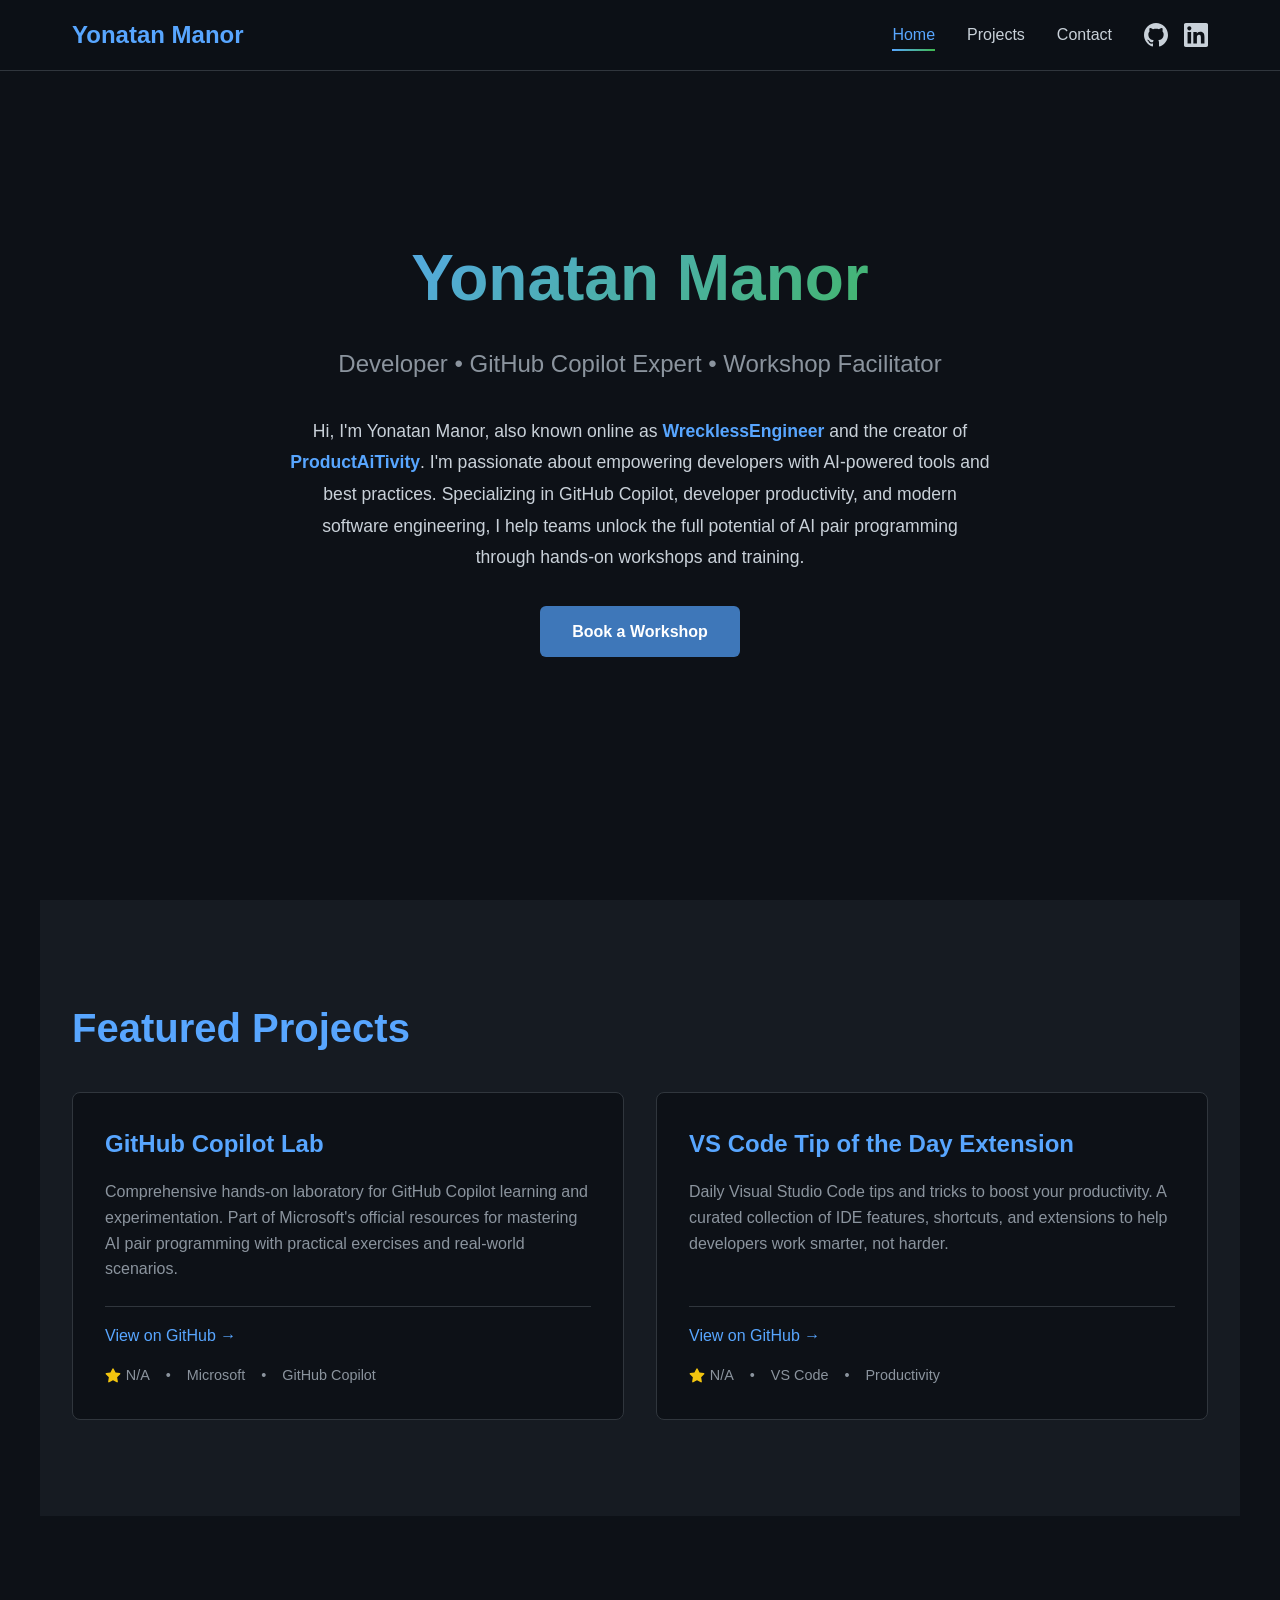
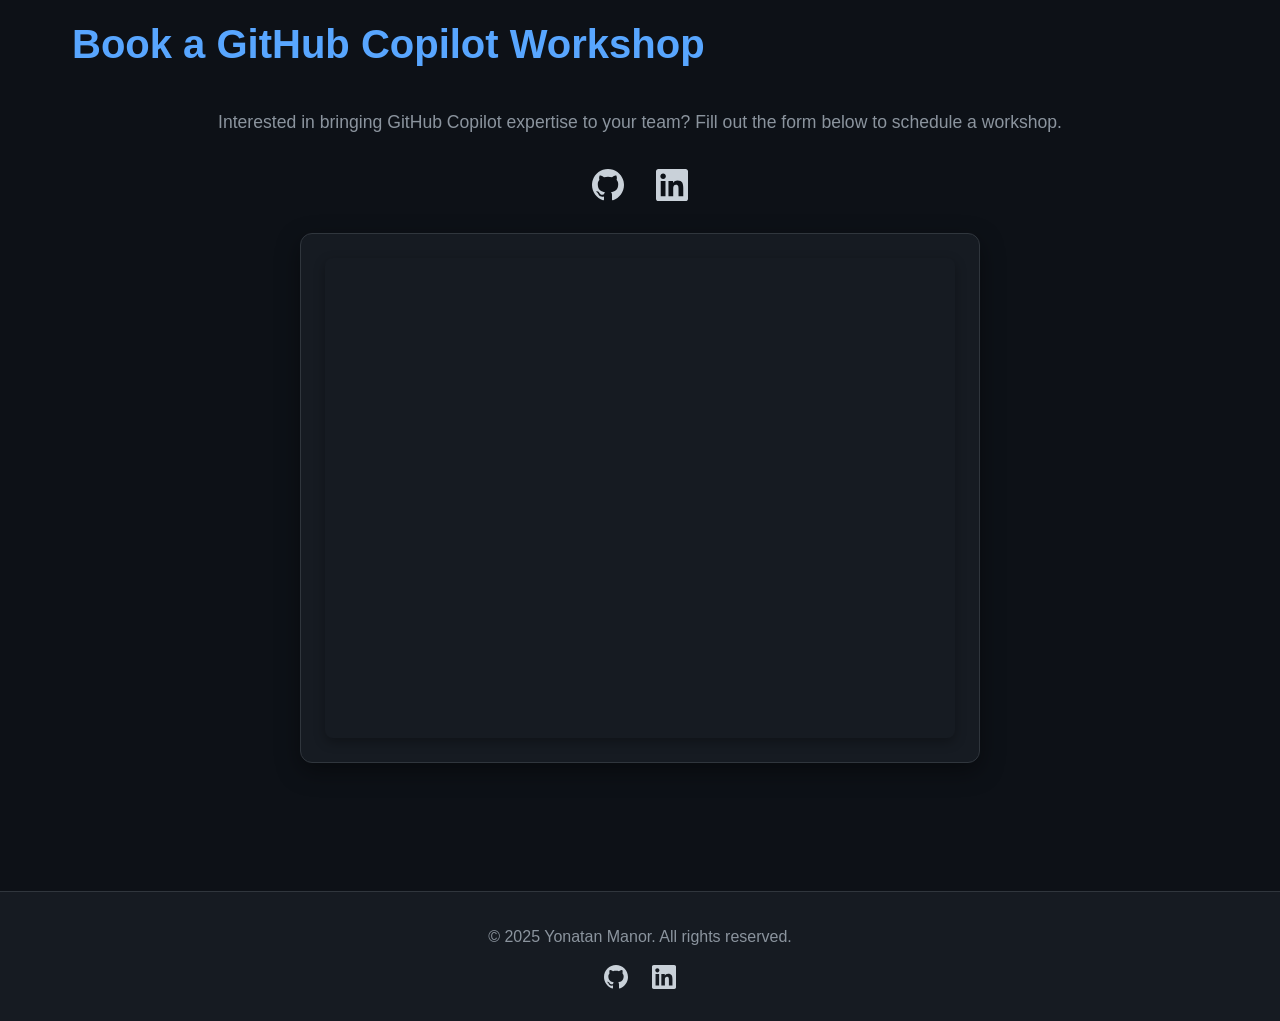
==== commit cacdacc9: "Add GitHub stars display to repository cards and enhance styling" ====
--- a/index.html
+++ b/index.html
@@ -58,7 +58,7 @@
     <section id="repositories">
         <h2>Featured Projects</h2>
         <div class="repo-grid">
-            <div class="repo-card">
+            <div class="repo-card" data-repo="Microsoft/GHCP-Lab">
                 <div class="repo-card-content">
                     <h3>GitHub Copilot Lab</h3>
                     <p>
@@ -72,6 +72,13 @@
                         View on GitHub →
                     </a>
                     <div class="repo-meta">
+                        <span class="repo-stars" data-loading="true">
+                            <svg width="16" height="16" viewBox="0 0 16 16" fill="currentColor" style="vertical-align: text-bottom;">
+                                <path d="M8 .25a.75.75 0 01.673.418l1.882 3.815 4.21.612a.75.75 0 01.416 1.279l-3.046 2.97.719 4.192a.75.75 0 01-1.088.791L8 12.347l-3.766 1.98a.75.75 0 01-1.088-.79l.72-4.194L.818 6.374a.75.75 0 01.416-1.28l4.21-.611L7.327.668A.75.75 0 018 .25z"/>
+                            </svg>
+                            <span class="star-count">...</span>
+                        </span>
+                        <span>•</span>
                         <span>Microsoft</span>
                         <span>•</span>
                         <span>GitHub Copilot</span>
@@ -79,7 +86,7 @@
                     </div>
             </div>
 
-            <div class="repo-card">
+            <div class="repo-card" data-repo="m-tantan/vsc-tip-of-the-day">
                 <div class="repo-card-content">
                     <h3>VS Code Tip of the Day Extension</h3>
                     <p>
@@ -92,6 +99,13 @@
                         View on GitHub →
                     </a>
                     <div class="repo-meta">
+                        <span class="repo-stars" data-loading="true">
+                            <svg width="16" height="16" viewBox="0 0 16 16" fill="currentColor" style="vertical-align: text-bottom;">
+                                <path d="M8 .25a.75.75 0 01.673.418l1.882 3.815 4.21.612a.75.75 0 01.416 1.279l-3.046 2.97.719 4.192a.75.75 0 01-1.088.791L8 12.347l-3.766 1.98a.75.75 0 01-1.088-.79l.72-4.194L.818 6.374a.75.75 0 01.416-1.28l4.21-.611L7.327.668A.75.75 0 018 .25z"/>
+                            </svg>
+                            <span class="star-count">...</span>
+                        </span>
+                        <span>•</span>
                         <span>VS Code</span>
                         <span>•</span>
                         <span>Productivity</span>
--- a/styles.css
+++ b/styles.css
@@ -305,6 +305,22 @@
     gap: 1rem;
     font-size: 0.9rem;
     color: var(--text-secondary);
+    align-items: center;
+}
+
+.repo-stars {
+    display: inline-flex;
+    align-items: center;
+    gap: 0.3rem;
+    color: var(--text-secondary);
+}
+
+.repo-stars[data-loading] .star-count {
+    opacity: 0.5;
+}
+
+.repo-stars svg {
+    color: #f1c40f;
 }
 
 /* Contact Section */
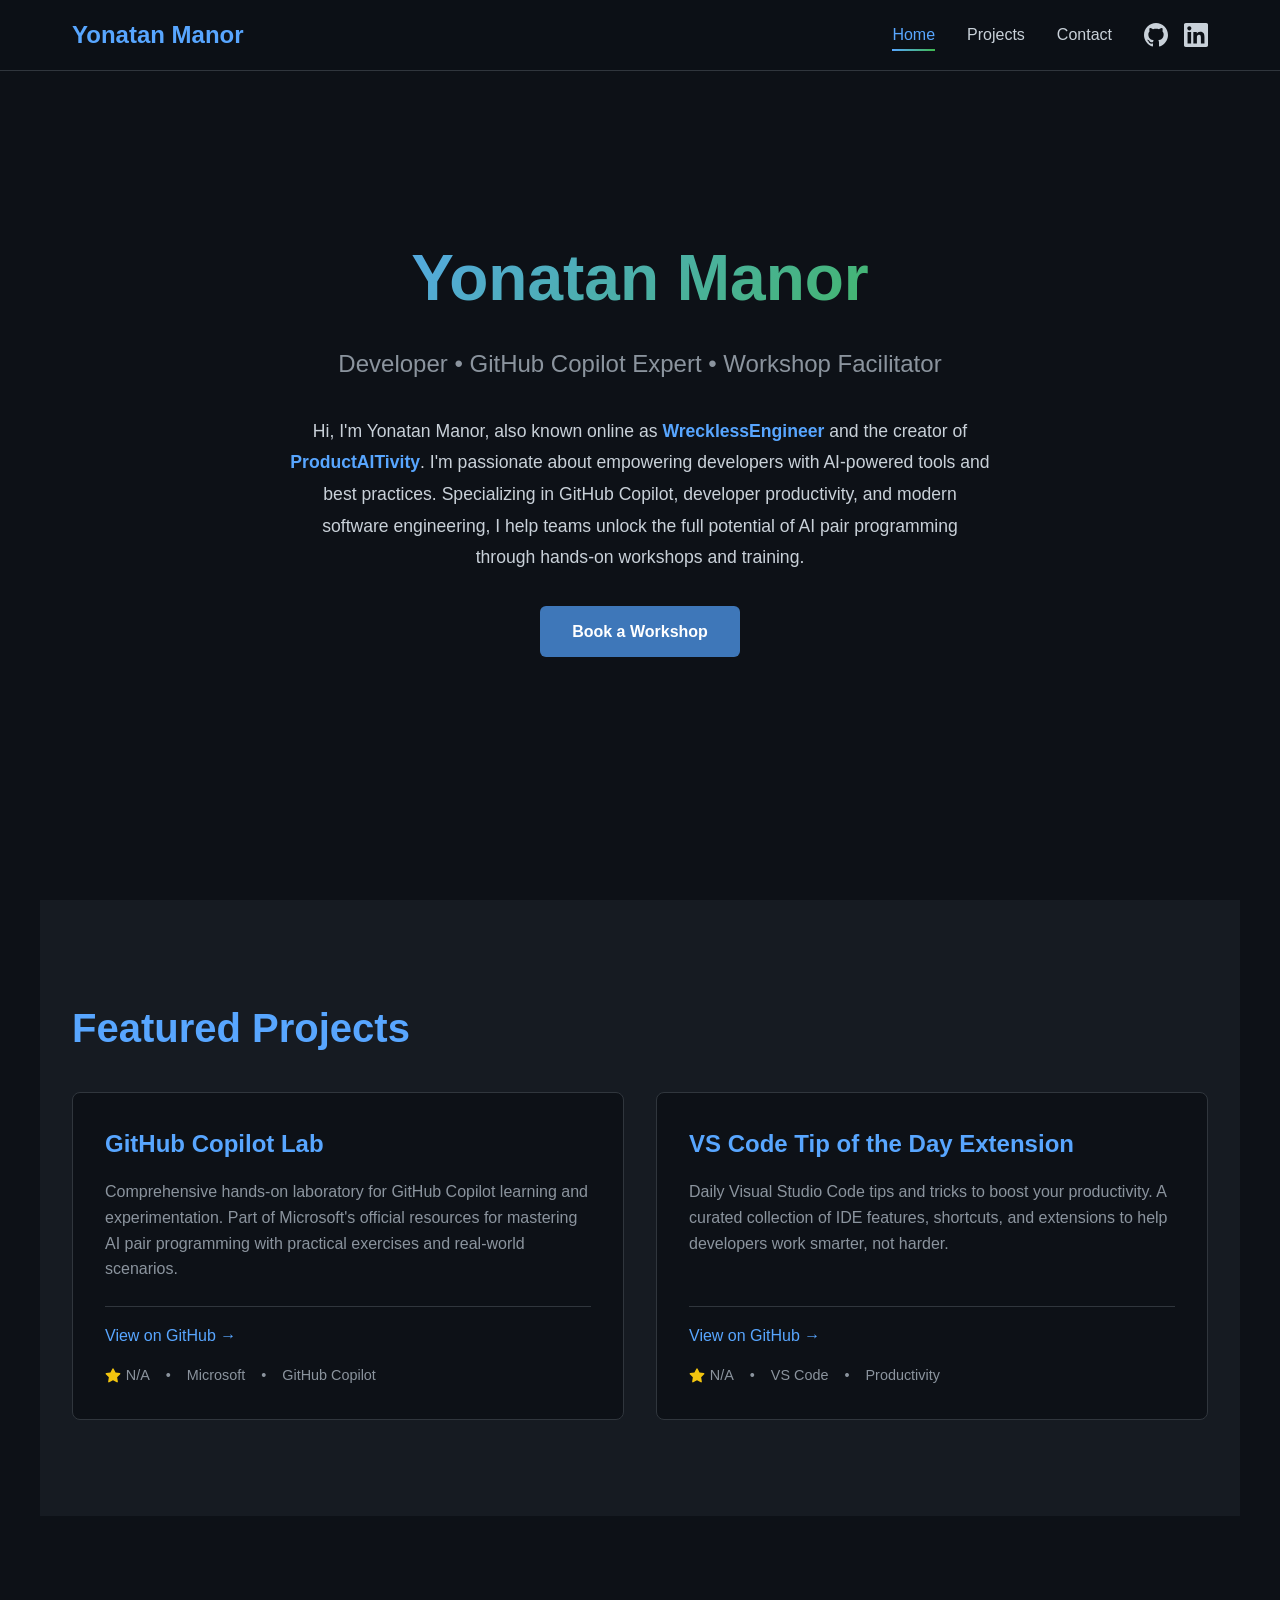
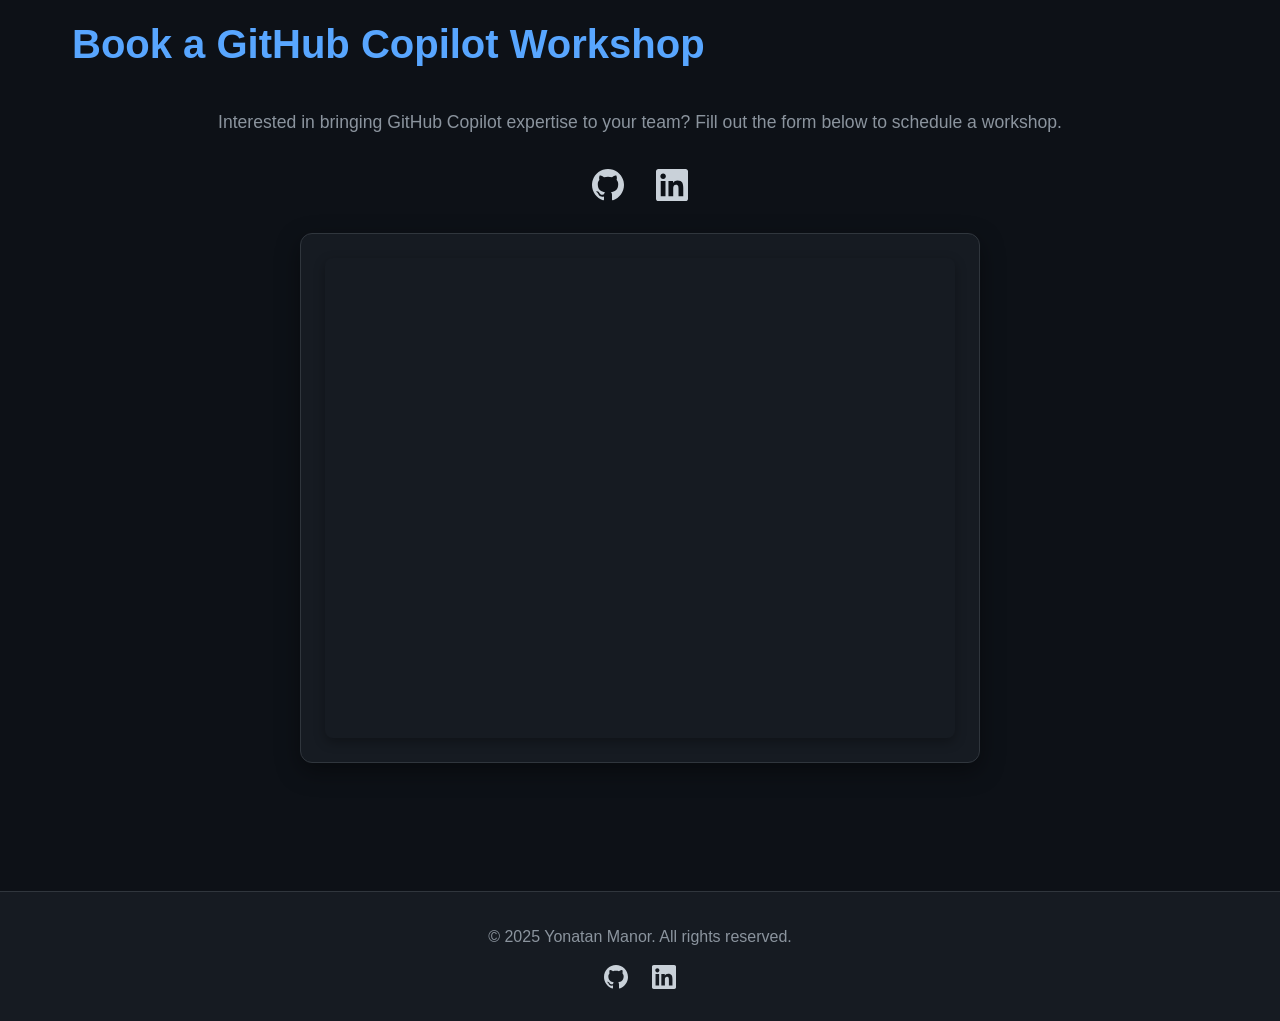
==== commit b9e5e706: "Enhance bio section with links and add hover effects for improved interactivity" ====
--- a/index.html
+++ b/index.html
@@ -45,7 +45,11 @@
             <h1>Yonatan Manor</h1>
             <p class="subtitle">Developer • GitHub Copilot Expert • Workshop Facilitator</p>
             <p class="bio">
-                Hi, I'm Yonatan Manor, also known online as <strong>WrecklessEngineer</strong> and the creator of <strong>ProductAiTivity</strong>. 
+                Hi, I'm Yonatan Manor, also known online as <strong><a
+                        href="https://marketplace.visualstudio.com/publishers/WrecklessEngineer" target="_blank"
+                        rel="noopener noreferrer">WrecklessEngineer</a></strong> and the creator of <strong><a
+                        href="https://www.youtube.com/@ProductAItivity" target="_blank"
+                        rel="noopener noreferrer">ProductAITivity</a></strong>.
                 I'm passionate about empowering developers with AI-powered tools and best practices. 
                 Specializing in GitHub Copilot, developer productivity, and modern software engineering, 
                 I help teams unlock the full potential of AI pair programming through hands-on workshops and training.
--- a/styles.css
+++ b/styles.css
@@ -218,6 +218,32 @@
 #hero .bio strong {
     color: var(--accent-color);
     font-weight: 600;
+}
+
+#hero .bio strong a {
+    color: var(--accent-color);
+    text-decoration: none;
+    position: relative;
+    transition: color 0.3s ease;
+}
+
+#hero .bio strong a::after {
+    content: '';
+    position: absolute;
+    bottom: -2px;
+    left: 0;
+    width: 0;
+    height: 2px;
+    background: linear-gradient(90deg, var(--accent-color), var(--success-color));
+    transition: width 0.3s ease;
+}
+
+#hero .bio strong a:hover {
+    color: var(--success-color);
+}
+
+#hero .bio strong a:hover::after {
+    width: 100%;
 }
 
 .btn {
